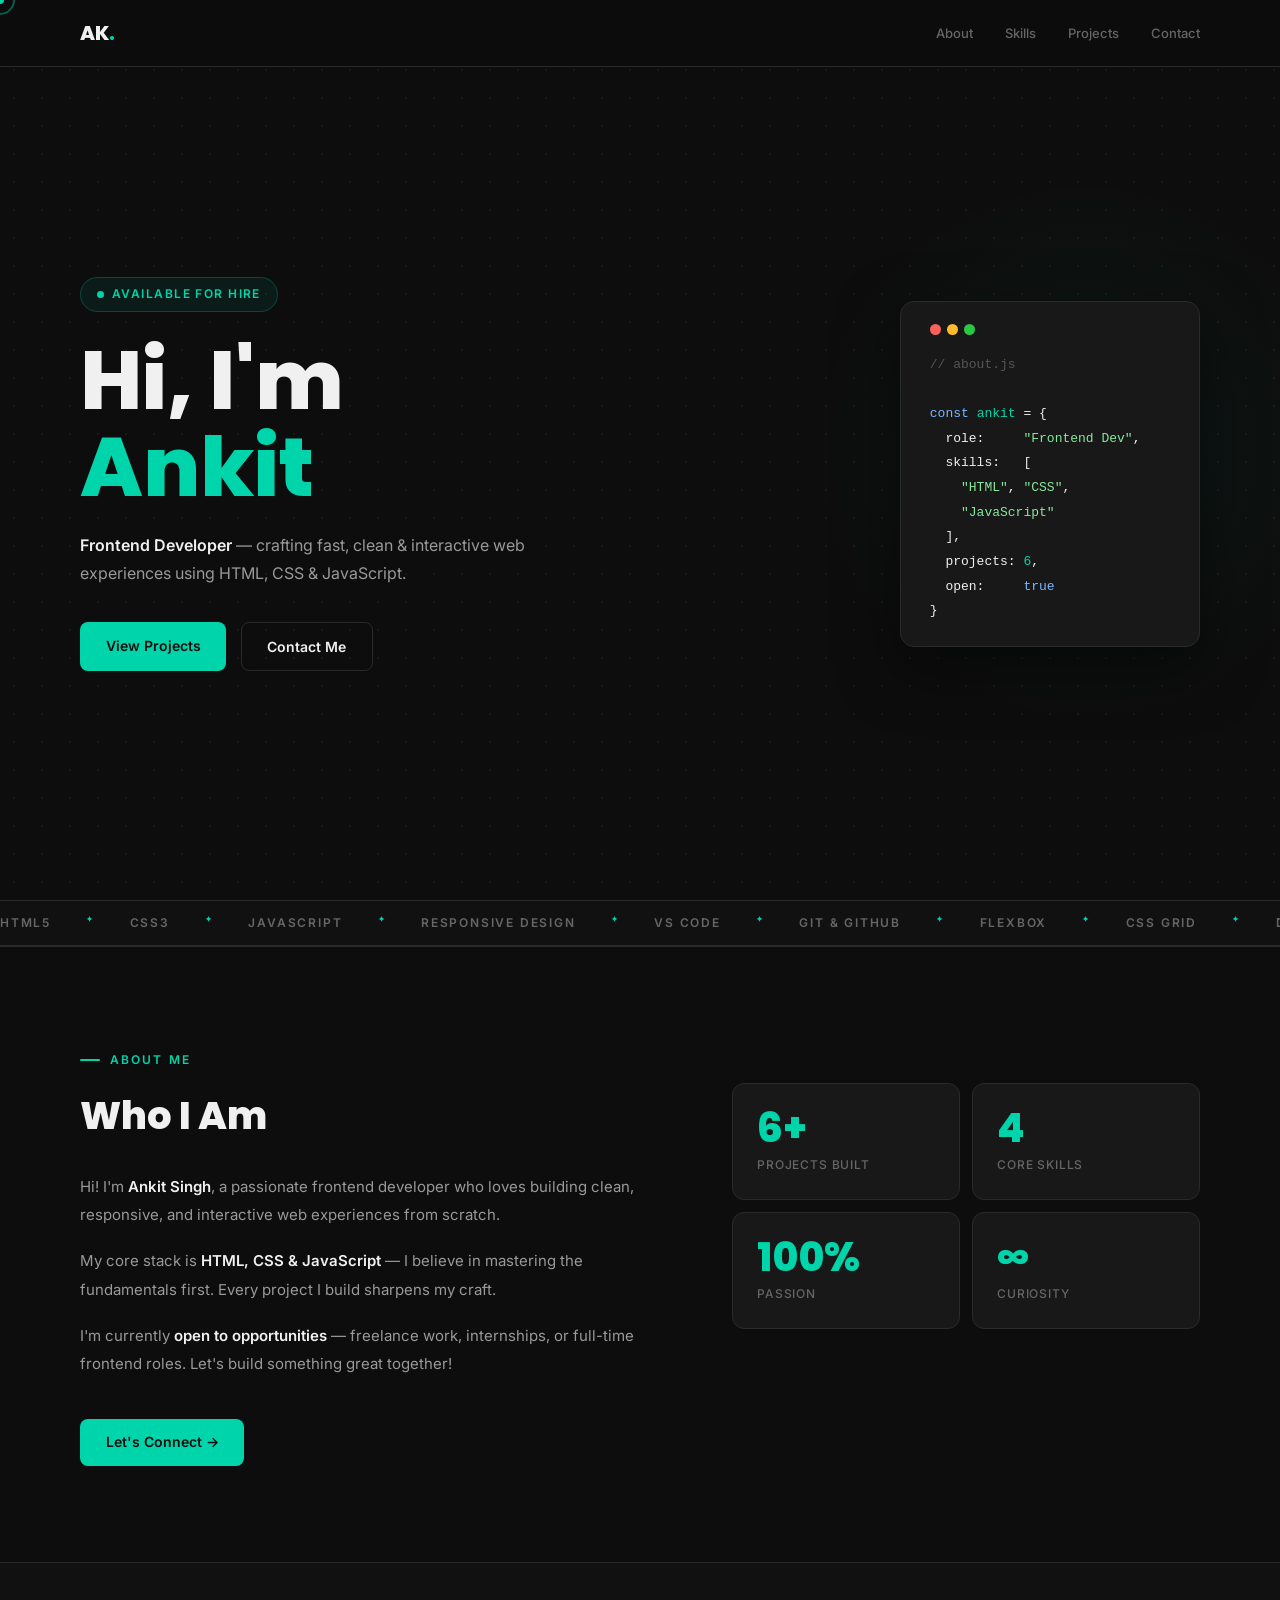
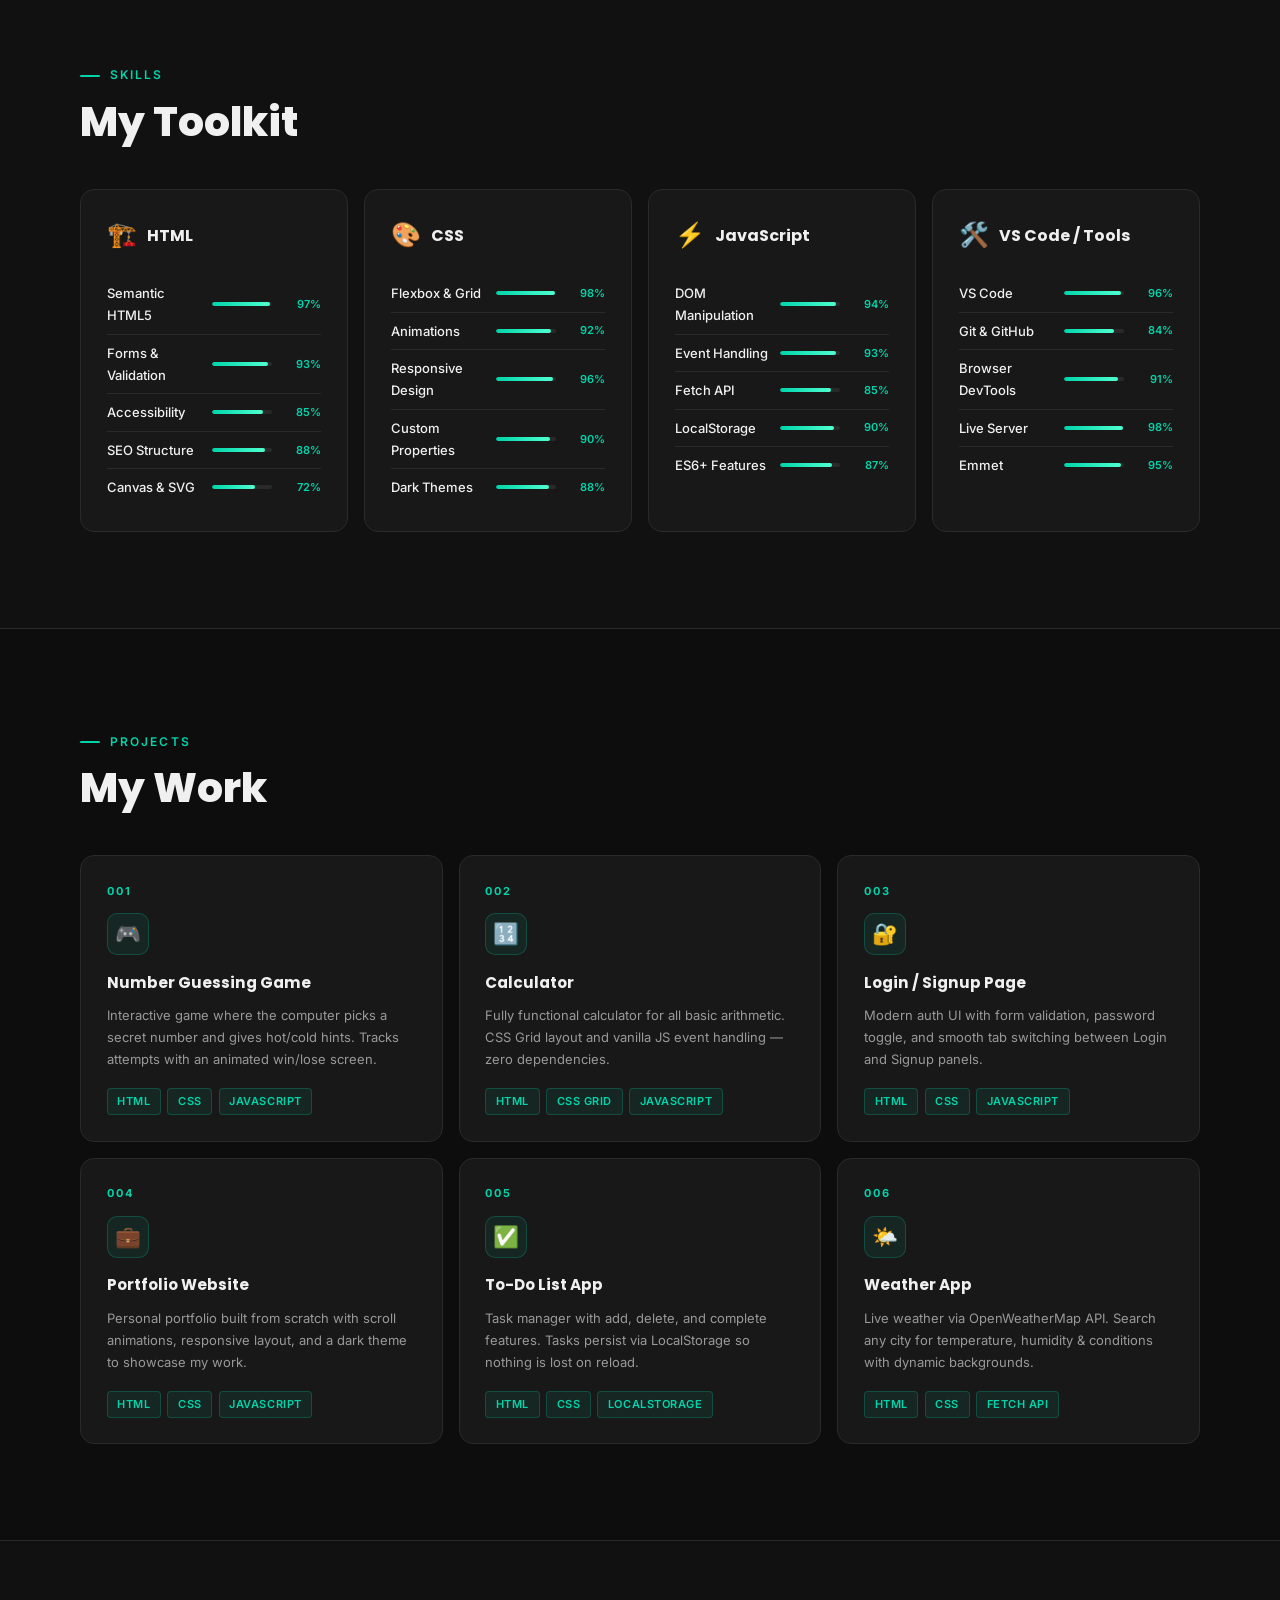
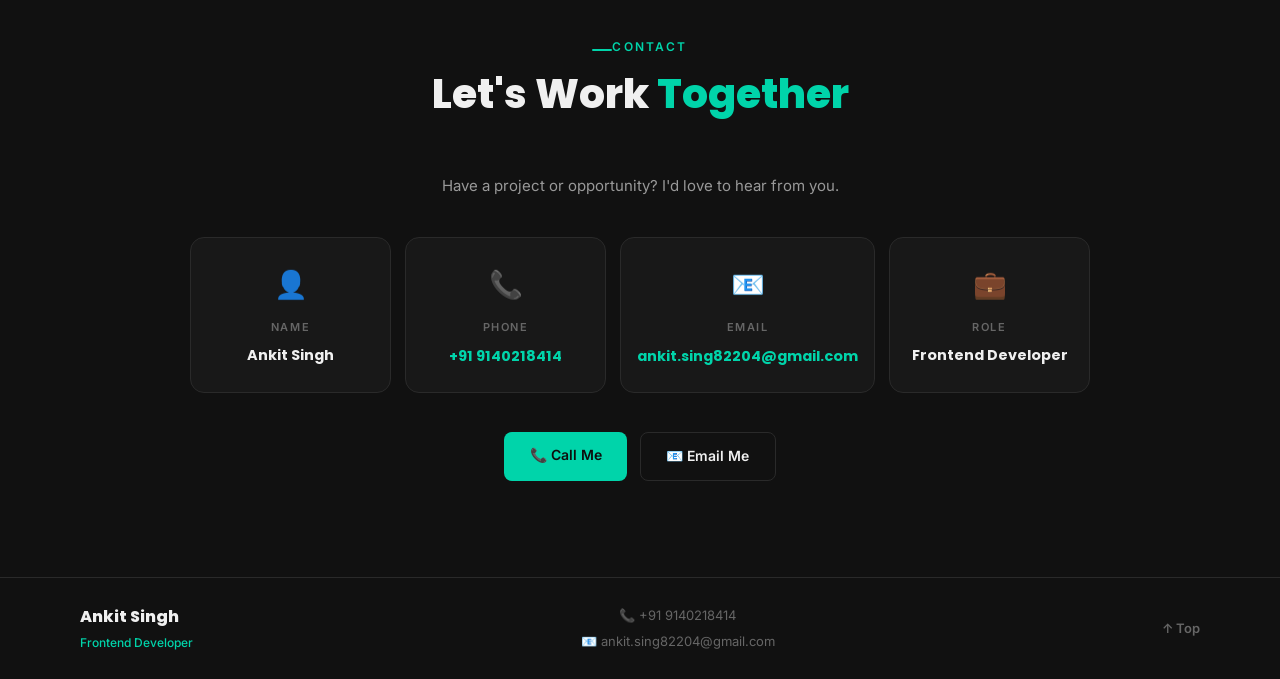
==== index (1).html @ 2d27c961 "Add files via upload" ====
<!DOCTYPE html>
<html lang="en">
<head>
  <meta charset="UTF-8" />
  <meta name="viewport" content="width=device-width, initial-scale=1.0" />
  <title>Ankit — Frontend Developer</title>
  <link href="https://fonts.googleapis.com/css2?family=Inter:wght@400;500;600;700&family=Poppins:wght@700;800&display=swap" rel="stylesheet" />
  <link rel="stylesheet" href="style.css" />
</head>
<body>

  <!-- Custom Cursor -->
  <div id="cursor-dot"></div>
  <div id="cursor-ring"></div>

  <!-- ===== NAVBAR ===== -->
  <nav id="navbar">
    <a class="logo" href="#">AK<span>.</span></a>
    <ul class="nav-links">
      <li><a href="#about">About</a></li>
      <li><a href="#skills">Skills</a></li>
      <li><a href="#projects">Projects</a></li>
      <li><a href="#contact">Contact</a></li>
    </ul>
  </nav>

  <!-- ===== HERO ===== -->
  <section id="hero">
    <div class="hero-bg"></div>
    <div class="hero-glow"></div>
    <div class="hero-content">
      <div class="hero-badge"><span class="blink-dot"></span> Available for hire</div>
      <h1>Hi, I'm<br><span class="accent">Ankit</span></h1>
      <p class="hero-sub"><strong>Frontend Developer</strong> — crafting fast, clean &amp; interactive web experiences using HTML, CSS &amp; JavaScript.</p>
      <div class="hero-btns">
        <a href="#projects" class="btn btn-primary">View Projects</a>
        <a href="#contact" class="btn btn-secondary">Contact Me</a>
      </div>
    </div>
    <div class="hero-code">
      <div class="code-card">
        <div class="mac-dots">
          <span class="mac-red"></span>
          <span class="mac-yellow"></span>
          <span class="mac-green"></span>
        </div>
        <pre class="code-body"><span class="c-gray">// about.js</span>

<span class="c-blue">const</span> <span class="c-green">ankit</span> = {
  role:     <span class="c-str">"Frontend Dev"</span>,
  skills:   [
    <span class="c-str">"HTML"</span>, <span class="c-str">"CSS"</span>,
    <span class="c-str">"JavaScript"</span>
  ],
  projects: <span class="c-green">6</span>,
  open:     <span class="c-blue">true</span>
}</pre>
      </div>
    </div>
  </section>

  <!-- ===== MARQUEE ===== -->
  <div class="marquee-bar">
    <div class="marquee-inner">
      <span>HTML5</span><span class="sep">✦</span>
      <span>CSS3</span><span class="sep">✦</span>
      <span>JavaScript</span><span class="sep">✦</span>
      <span>Responsive Design</span><span class="sep">✦</span>
      <span>VS Code</span><span class="sep">✦</span>
      <span>Git &amp; GitHub</span><span class="sep">✦</span>
      <span>Flexbox</span><span class="sep">✦</span>
      <span>CSS Grid</span><span class="sep">✦</span>
      <span>DOM API</span><span class="sep">✦</span>
      <span>LocalStorage</span><span class="sep">✦</span>
      <span>HTML5</span><span class="sep">✦</span>
      <span>CSS3</span><span class="sep">✦</span>
      <span>JavaScript</span><span class="sep">✦</span>
      <span>Responsive Design</span><span class="sep">✦</span>
      <span>VS Code</span><span class="sep">✦</span>
      <span>Git &amp; GitHub</span><span class="sep">✦</span>
      <span>Flexbox</span><span class="sep">✦</span>
      <span>CSS Grid</span><span class="sep">✦</span>
      <span>DOM API</span><span class="sep">✦</span>
      <span>LocalStorage</span><span class="sep">✦</span>
    </div>
  </div>

  <!-- ===== ABOUT ===== -->
  <section id="about">
    <div class="section-tag">About Me</div>
    <div class="about-grid">
      <div class="about-text">
        <h2>Who I Am</h2>
        <p>Hi! I'm <strong>Ankit Singh</strong>, a passionate frontend developer who loves building clean, responsive, and interactive web experiences from scratch.</p>
        <p>My core stack is <strong>HTML, CSS &amp; JavaScript</strong> — I believe in mastering the fundamentals first. Every project I build sharpens my craft.</p>
        <p>I'm currently <strong>open to opportunities</strong> — freelance work, internships, or full-time frontend roles. Let's build something great together!</p>
        <a href="#contact" class="btn btn-primary" style="margin-top:1.4rem; display:inline-block;">Let's Connect →</a>
      </div>
      <div class="stats-grid">
        <div class="stat-card"><div class="stat-num">6+</div><div class="stat-lbl">Projects Built</div></div>
        <div class="stat-card"><div class="stat-num">4</div><div class="stat-lbl">Core Skills</div></div>
        <div class="stat-card"><div class="stat-num">100%</div><div class="stat-lbl">Passion</div></div>
        <div class="stat-card"><div class="stat-num">∞</div><div class="stat-lbl">Curiosity</div></div>
      </div>
    </div>
  </section>

  <!-- ===== SKILLS ===== -->
  <section id="skills" class="bg-alt">
    <div class="section-tag">Skills</div>
    <h2>My Toolkit</h2>
    <div class="skills-grid">

      <div class="skill-card">
        <div class="skill-top">
          <span class="skill-emoji">🏗️</span>
          <span class="skill-title">HTML</span>
        </div>
        <ul class="skill-bars">
          <li><span>Semantic HTML5</span><div class="bar"><div class="bar-fill" data-w="97"></div></div><span class="pct">97%</span></li>
          <li><span>Forms &amp; Validation</span><div class="bar"><div class="bar-fill" data-w="93"></div></div><span class="pct">93%</span></li>
          <li><span>Accessibility</span><div class="bar"><div class="bar-fill" data-w="85"></div></div><span class="pct">85%</span></li>
          <li><span>SEO Structure</span><div class="bar"><div class="bar-fill" data-w="88"></div></div><span class="pct">88%</span></li>
          <li><span>Canvas &amp; SVG</span><div class="bar"><div class="bar-fill" data-w="72"></div></div><span class="pct">72%</span></li>
        </ul>
      </div>

      <div class="skill-card">
        <div class="skill-top">
          <span class="skill-emoji">🎨</span>
          <span class="skill-title">CSS</span>
        </div>
        <ul class="skill-bars">
          <li><span>Flexbox &amp; Grid</span><div class="bar"><div class="bar-fill" data-w="98"></div></div><span class="pct">98%</span></li>
          <li><span>Animations</span><div class="bar"><div class="bar-fill" data-w="92"></div></div><span class="pct">92%</span></li>
          <li><span>Responsive Design</span><div class="bar"><div class="bar-fill" data-w="96"></div></div><span class="pct">96%</span></li>
          <li><span>Custom Properties</span><div class="bar"><div class="bar-fill" data-w="90"></div></div><span class="pct">90%</span></li>
          <li><span>Dark Themes</span><div class="bar"><div class="bar-fill" data-w="88"></div></div><span class="pct">88%</span></li>
        </ul>
      </div>

      <div class="skill-card">
        <div class="skill-top">
          <span class="skill-emoji">⚡</span>
          <span class="skill-title">JavaScript</span>
        </div>
        <ul class="skill-bars">
          <li><span>DOM Manipulation</span><div class="bar"><div class="bar-fill" data-w="94"></div></div><span class="pct">94%</span></li>
          <li><span>Event Handling</span><div class="bar"><div class="bar-fill" data-w="93"></div></div><span class="pct">93%</span></li>
          <li><span>Fetch API</span><div class="bar"><div class="bar-fill" data-w="85"></div></div><span class="pct">85%</span></li>
          <li><span>LocalStorage</span><div class="bar"><div class="bar-fill" data-w="90"></div></div><span class="pct">90%</span></li>
          <li><span>ES6+ Features</span><div class="bar"><div class="bar-fill" data-w="87"></div></div><span class="pct">87%</span></li>
        </ul>
      </div>

      <div class="skill-card">
        <div class="skill-top">
          <span class="skill-emoji">🛠️</span>
          <span class="skill-title">VS Code / Tools</span>
        </div>
        <ul class="skill-bars">
          <li><span>VS Code</span><div class="bar"><div class="bar-fill" data-w="96"></div></div><span class="pct">96%</span></li>
          <li><span>Git &amp; GitHub</span><div class="bar"><div class="bar-fill" data-w="84"></div></div><span class="pct">84%</span></li>
          <li><span>Browser DevTools</span><div class="bar"><div class="bar-fill" data-w="91"></div></div><span class="pct">91%</span></li>
          <li><span>Live Server</span><div class="bar"><div class="bar-fill" data-w="98"></div></div><span class="pct">98%</span></li>
          <li><span>Emmet</span><div class="bar"><div class="bar-fill" data-w="95"></div></div><span class="pct">95%</span></li>
        </ul>
      </div>

    </div>
  </section>

  <!-- ===== PROJECTS ===== -->
  <section id="projects">
    <div class="section-tag">Projects</div>
    <h2>My Work</h2>
    <div class="projects-grid">

      <div class="proj-card">
        <div class="proj-num">001</div>
        <div class="proj-icon">🎮</div>
        <h3 class="proj-name">Number Guessing Game</h3>
        <p class="proj-desc">Interactive game where the computer picks a secret number and gives hot/cold hints. Tracks attempts with an animated win/lose screen.</p>
        <div class="proj-tags">
          <span>HTML</span><span>CSS</span><span>JavaScript</span>
        </div>
      </div>

      <div class="proj-card">
        <div class="proj-num">002</div>
        <div class="proj-icon">🔢</div>
        <h3 class="proj-name">Calculator</h3>
        <p class="proj-desc">Fully functional calculator for all basic arithmetic. CSS Grid layout and vanilla JS event handling — zero dependencies.</p>
        <div class="proj-tags">
          <span>HTML</span><span>CSS Grid</span><span>JavaScript</span>
        </div>
      </div>

      <div class="proj-card">
        <div class="proj-num">003</div>
        <div class="proj-icon">🔐</div>
        <h3 class="proj-name">Login / Signup Page</h3>
        <p class="proj-desc">Modern auth UI with form validation, password toggle, and smooth tab switching between Login and Signup panels.</p>
        <div class="proj-tags">
          <span>HTML</span><span>CSS</span><span>JavaScript</span>
        </div>
      </div>

      <div class="proj-card">
        <div class="proj-num">004</div>
        <div class="proj-icon">💼</div>
        <h3 class="proj-name">Portfolio Website</h3>
        <p class="proj-desc">Personal portfolio built from scratch with scroll animations, responsive layout, and a dark theme to showcase my work.</p>
        <div class="proj-tags">
          <span>HTML</span><span>CSS</span><span>JavaScript</span>
        </div>
      </div>

      <div class="proj-card">
        <div class="proj-num">005</div>
        <div class="proj-icon">✅</div>
        <h3 class="proj-name">To-Do List App</h3>
        <p class="proj-desc">Task manager with add, delete, and complete features. Tasks persist via LocalStorage so nothing is lost on reload.</p>
        <div class="proj-tags">
          <span>HTML</span><span>CSS</span><span>LocalStorage</span>
        </div>
      </div>

      <div class="proj-card">
        <div class="proj-num">006</div>
        <div class="proj-icon">🌤️</div>
        <h3 class="proj-name">Weather App</h3>
        <p class="proj-desc">Live weather via OpenWeatherMap API. Search any city for temperature, humidity &amp; conditions with dynamic backgrounds.</p>
        <div class="proj-tags">
          <span>HTML</span><span>CSS</span><span>Fetch API</span>
        </div>
      </div>

    </div>
  </section>

  <!-- ===== CONTACT ===== -->
  <section id="contact" class="bg-alt">
    <div class="section-tag" style="text-align:center; display:block;">Contact</div>
    <h2 style="text-align:center;">Let's Work <span class="accent">Together</span></h2>
    <p class="contact-sub">Have a project or opportunity? I'd love to hear from you.</p>

    <div class="contact-cards">
      <div class="contact-card">
        <div class="cc-icon">👤</div>
        <div class="cc-label">Name</div>
        <div class="cc-value">Ankit Singh</div>
      </div>
      <div class="contact-card">
        <div class="cc-icon">📞</div>
        <div class="cc-label">Phone</div>
        <a class="cc-value cc-link" href="tel:+919140218414">+91 9140218414</a>
      </div>
      <div class="contact-card">
        <div class="cc-icon">📧</div>
        <div class="cc-label">Email</div>
        <a class="cc-value cc-link" href="mailto:ankit.sing82204@gmail.com"> ankit.sing82204@gmail.com</a>
      </div>
      <div class="contact-card">
        <div class="cc-icon">💼</div>
        <div class="cc-label">Role</div>
        <div class="cc-value">Frontend Developer</div>
      </div>
    </div>

    <div class="contact-actions">
      <a class="btn btn-primary" href="tel:+919140218414">📞 Call Me</a>
      <a class="btn btn-secondary" href="mailto:ankit.sing82204@gmail.com">📧 Email Me</a>
     
    </div>
  </section>

  <!-- ===== FOOTER ===== -->
  <footer>
    <div class="footer-left">
      <strong>Ankit Singh</strong>
      <span>Frontend Developer</span>
    </div>
    <div class="footer-mid">
      <span>📞 +91 9140218414</span>
      <span>📧 ankit.sing82204@gmail.com</span>
    </div>
    <a href="#hero" class="footer-top">↑ Top</a>
  </footer>

  <script src="main.js"></script>
</body>
</html>
---- style.css ----
/* ============================================================
   style.css — Ankit Portfolio
   ============================================================ */

/* ── Variables ── */
:root {
  --bg:       #0d0d0d;
  --bg-alt:   #111111;
  --card:     #181818;
  --border:   #2a2a2a;
  --text:     #f0f0f0;
  --muted:    #666666;
  --soft:     #999999;
  --accent:   #00d4aa;
  --accent-bg: rgba(0,212,170,0.08);
  --accent-bd: rgba(0,212,170,0.22);
}

/* ── Reset ── */
*, *::before, *::after { box-sizing: border-box; margin: 0; padding: 0; }
html { scroll-behavior: smooth; }
body {
  background: var(--bg);
  color: var(--text);
  font-family: 'Inter', sans-serif;
  font-size: 15px;
  line-height: 1.7;
  overflow-x: hidden;
  cursor: none;
}
a { text-decoration: none; }
ul { list-style: none; }
strong { font-weight: 600; color: var(--text); }

/* ============================================================
   CURSOR
   ============================================================ */
#cursor-dot {
  width: 8px;
  height: 8px;
  background: var(--accent);
  border-radius: 50%;
  position: fixed;
  top: 0; left: 0;
  pointer-events: none;
  z-index: 9999;
  transform: translate(-50%, -50%);
  transition: transform 0.08s ease;
}
#cursor-ring {
  width: 30px;
  height: 30px;
  border: 2px solid rgba(0,212,170,0.4);
  border-radius: 50%;
  position: fixed;
  top: 0; left: 0;
  pointer-events: none;
  z-index: 9998;
  transform: translate(-50%, -50%);
  transition: width 0.2s, height 0.2s, border-color 0.2s;
}

/* ============================================================
   NAVBAR
   ============================================================ */
#navbar {
  position: fixed;
  top: 0; left: 0; right: 0;
  display: flex;
  align-items: center;
  justify-content: space-between;
  padding: 1rem 5rem;
  background: rgba(13,13,13,0.95);
  backdrop-filter: blur(12px);
  -webkit-backdrop-filter: blur(12px);
  border-bottom: 1px solid var(--border);
  z-index: 500;
}
.logo {
  font-family: 'Poppins', sans-serif;
  font-size: 1.25rem;
  font-weight: 800;
  color: var(--text);
}
.logo span { color: var(--accent); }
.nav-links {
  display: flex;
  gap: 2rem;
}
.nav-links a {
  font-size: 13px;
  font-weight: 500;
  color: var(--muted);
  transition: color 0.2s;
}
.nav-links a:hover,
.nav-links a.active { color: var(--accent); }

/* ============================================================
   BUTTONS
   ============================================================ */
.btn {
  display: inline-block;
  font-size: 14px;
  font-weight: 600;
  padding: 0.72rem 1.6rem;
  border-radius: 8px;
  transition: all 0.2s ease;
  cursor: pointer;
  border: none;
}
.btn-primary {
  background: var(--accent);
  color: #0d0d0d;
}
.btn-primary:hover {
  filter: brightness(1.1);
  transform: translateY(-2px);
  box-shadow: 0 6px 20px rgba(0,212,170,0.3);
}
.btn-secondary {
  background: transparent;
  color: var(--text);
  border: 1px solid var(--border);
}
.btn-secondary:hover {
  border-color: var(--accent);
  color: var(--accent);
}

/* ============================================================
   SECTION SHARED
   ============================================================ */
section { padding: 6rem 5rem; }
.bg-alt  { background: var(--bg-alt); }
.section-tag {
  display: inline-flex;
  align-items: center;
  gap: 0.6rem;
  font-size: 12px;
  font-weight: 600;
  letter-spacing: 0.18em;
  text-transform: uppercase;
  color: var(--accent);
  margin-bottom: 0.8rem;
}
.section-tag::before {
  content: '';
  display: inline-block;
  width: 20px;
  height: 2px;
  background: var(--accent);
  border-radius: 2px;
}
section > h2 {
  font-family: 'Poppins', sans-serif;
  font-size: clamp(2rem, 3.2vw, 3rem);
  font-weight: 800;
  color: var(--text);
  line-height: 1.1;
  margin-bottom: 2.8rem;
}
.accent { color: var(--accent); }

/* ============================================================
   HERO
   ============================================================ */
#hero {
  min-height: 100vh;
  display: grid;
  grid-template-columns: 1fr 1fr;
  align-items: center;
  padding: 6rem 5rem 3rem;
  position: relative;
  overflow: hidden;
  gap: 2rem;
}
.hero-bg {
  position: absolute; inset: 0;
  background-image: radial-gradient(circle, #252525 1px, transparent 1px);
  background-size: 28px 28px;
  opacity: 0.5;
  pointer-events: none;
}
.hero-glow {
  position: absolute;
  width: 550px; height: 550px;
  background: radial-gradient(circle, rgba(0,212,170,0.07) 0%, transparent 70%);
  right: -80px; top: 50%;
  transform: translateY(-50%);
  pointer-events: none;
}
.hero-content { position: relative; z-index: 2; }
.hero-badge {
  display: inline-flex;
  align-items: center;
  gap: 0.5rem;
  background: var(--accent-bg);
  border: 1px solid var(--accent-bd);
  color: var(--accent);
  font-size: 12px;
  font-weight: 600;
  letter-spacing: 0.12em;
  text-transform: uppercase;
  padding: 0.38rem 1rem;
  border-radius: 50px;
  margin-bottom: 1.6rem;
}
.blink-dot {
  width: 7px; height: 7px;
  background: var(--accent);
  border-radius: 50%;
  animation: blink 1.5s ease-in-out infinite;
}
@keyframes blink { 0%,100%{opacity:1} 50%{opacity:0.15} }

#hero h1 {
  font-family: 'Poppins', sans-serif;
  font-size: clamp(3rem, 6.5vw, 6rem);
  font-weight: 800;
  line-height: 1.05;
  color: var(--text);
  margin-bottom: 1.2rem;
}
.hero-sub {
  font-size: 16px;
  color: var(--soft);
  line-height: 1.75;
  margin-bottom: 2.2rem;
  max-width: 480px;
}
.hero-btns { display: flex; gap: 0.9rem; flex-wrap: wrap; }

/* Code card */
.hero-code {
  position: relative; z-index: 2;
  display: flex;
  justify-content: flex-end;
  align-items: center;
}
.code-card {
  background: var(--card);
  border: 1px solid var(--border);
  border-radius: 14px;
  padding: 1.4rem 1.8rem;
  width: 300px;
  box-shadow: 0 20px 60px rgba(0,0,0,0.5);
  position: relative;
  overflow: hidden;
}
.code-card::before {
  content: '';
  position: absolute; inset: -1px;
  border-radius: 14px;
  background: linear-gradient(135deg, rgba(0,212,170,0.15), transparent 60%);
  z-index: -1;
}
.mac-dots { display: flex; gap: 6px; margin-bottom: 1.1rem; }
.mac-dots span { width: 11px; height: 11px; border-radius: 50%; }
.mac-red    { background: #ff5f57; }
.mac-yellow { background: #febc2e; }
.mac-green  { background: #28c840; }
.code-body {
  font-family: 'Courier New', Courier, monospace;
  font-size: 13px;
  line-height: 1.9;
  white-space: pre;
  color: var(--text);
}
.c-blue  { color: #79b8ff; }
.c-green { color: var(--accent); }
.c-str   { color: #85e89d; }
.c-gray  { color: #555; }

/* ============================================================
   MARQUEE
   ============================================================ */
.marquee-bar {
  overflow: hidden;
  padding: 0.75rem 0;
  background: var(--bg-alt);
  border-top: 1px solid var(--border);
  border-bottom: 1px solid var(--border);
}
.marquee-inner {
  display: flex;
  gap: 2.2rem;
  white-space: nowrap;
  animation: marquee 25s linear infinite;
}
.marquee-inner span {
  font-size: 12px;
  font-weight: 600;
  letter-spacing: 0.15em;
  text-transform: uppercase;
  color: var(--muted);
}
.marquee-inner .sep { color: var(--accent); font-size: 8px; }
@keyframes marquee { from { transform: translateX(0); } to { transform: translateX(-50%); } }

/* ============================================================
   ABOUT
   ============================================================ */
#about { border-top: 1px solid var(--border); }
.about-grid {
  display: grid;
  grid-template-columns: 1.1fr 0.9fr;
  gap: 5rem;
  align-items: start;
}
.about-text h2 {
  font-family: 'Poppins', sans-serif;
  font-size: clamp(2rem, 3vw, 2.8rem);
  font-weight: 800;
  margin-bottom: 1.5rem;
}
.about-text p {
  font-size: 15px;
  color: var(--soft);
  line-height: 1.9;
  margin-bottom: 1.1rem;
}
.stats-grid {
  display: grid;
  grid-template-columns: 1fr 1fr;
  gap: 12px;
}
.stat-card {
  background: var(--card);
  border: 1px solid var(--border);
  border-radius: 12px;
  padding: 1.5rem;
  transition: border-color 0.22s, transform 0.22s;
}
.stat-card:hover { border-color: var(--accent); transform: translateY(-3px); }
.stat-num {
  font-family: 'Poppins', sans-serif;
  font-size: 2.5rem;
  font-weight: 800;
  color: var(--accent);
  line-height: 1;
}
.stat-lbl {
  font-size: 12px;
  font-weight: 500;
  color: var(--muted);
  text-transform: uppercase;
  letter-spacing: 0.07em;
  margin-top: 0.4rem;
}

/* ============================================================
   SKILLS  — always visible, no hidden state
   ============================================================ */
#skills { border-top: 1px solid var(--border); }
.skills-grid {
  display: grid;
  grid-template-columns: repeat(4, 1fr);
  gap: 16px;
}
.skill-card {
  background: var(--card);
  border: 1px solid var(--border);
  border-radius: 14px;
  padding: 1.6rem;
  transition: border-color 0.22s, transform 0.22s;
  /* IMPORTANT: always visible — no opacity:0 */
}
.skill-card:hover { border-color: var(--accent); transform: translateY(-5px); }
.skill-top {
  display: flex;
  align-items: center;
  gap: 0.65rem;
  margin-bottom: 1.2rem;
}
.skill-emoji { font-size: 1.5rem; }
.skill-title {
  font-family: 'Poppins', sans-serif;
  font-size: 1rem;
  font-weight: 700;
  color: var(--text);
}
.skill-bars { list-style: none; }
.skill-bars li {
  display: flex;
  align-items: center;
  gap: 0.5rem;
  padding: 0.45rem 0;
  border-bottom: 1px solid var(--border);
  font-size: 13px;
  color: var(--soft);
}
.skill-bars li:last-child { border-bottom: none; }
.skill-bars li > span:first-child { flex: 1; color: var(--text); font-size: 13px; font-weight: 500; }
.bar {
  width: 60px;
  height: 4px;
  background: var(--border);
  border-radius: 4px;
  overflow: hidden;
  flex-shrink: 0;
}
.bar-fill {
  height: 100%;
  width: 0;                   /* starts at 0, JS animates to data-w% */
  background: linear-gradient(90deg, var(--accent), #4fffd0);
  border-radius: 4px;
  transition: width 1.1s cubic-bezier(0.25, 1, 0.3, 1);
}
.pct { font-size: 11px; color: var(--accent); font-weight: 600; min-width: 2.6rem; text-align: right; }

/* ============================================================
   PROJECTS  — always visible, no hidden state
   ============================================================ */
#projects { border-top: 1px solid var(--border); }
.projects-grid {
  display: grid;
  grid-template-columns: repeat(3, 1fr);
  gap: 16px;
}
.proj-card {
  background: var(--card);
  border: 1px solid var(--border);
  border-radius: 14px;
  padding: 1.6rem;
  display: flex;
  flex-direction: column;
  position: relative;
  overflow: hidden;
  transition: border-color 0.22s, transform 0.22s, box-shadow 0.22s;
  /* IMPORTANT: always visible — no opacity:0 */
}
.proj-card::after {
  content: '';
  position: absolute; top: 0; left: 0; right: 0;
  height: 2px;
  background: linear-gradient(90deg, var(--accent), transparent);
  opacity: 0;
  transition: opacity 0.3s;
}
.proj-card:hover { border-color: var(--accent); transform: translateY(-5px); box-shadow: 0 10px 30px rgba(0,212,170,0.1); }
.proj-card:hover::after { opacity: 1; }
.proj-num {
  font-size: 11px;
  font-weight: 700;
  letter-spacing: 0.18em;
  color: var(--accent);
  text-transform: uppercase;
  margin-bottom: 0.8rem;
}
.proj-icon {
  width: 42px; height: 42px;
  border-radius: 10px;
  font-size: 1.3rem;
  display: flex;
  align-items: center;
  justify-content: center;
  background: var(--accent-bg);
  border: 1px solid var(--accent-bd);
  margin-bottom: 0.9rem;
}
.proj-name {
  font-family: 'Poppins', sans-serif;
  font-size: 0.95rem;
  font-weight: 700;
  color: var(--text);
  margin-bottom: 0.55rem;
}
.proj-desc {
  font-size: 13px;
  color: var(--soft);
  line-height: 1.7;
  flex: 1;
  margin-bottom: 1.1rem;
}
.proj-tags { display: flex; flex-wrap: wrap; gap: 0.4rem; }
.proj-tags span {
  font-size: 11px;
  font-weight: 600;
  text-transform: uppercase;
  letter-spacing: 0.05em;
  color: var(--accent);
  background: var(--accent-bg);
  border: 1px solid var(--accent-bd);
  padding: 0.2rem 0.6rem;
  border-radius: 4px;
}

/* ============================================================
   CONTACT
   ============================================================ */
#contact { border-top: 1px solid var(--border); text-align: center; }
#contact > h2 { display: inline-block; }
.contact-sub {
  font-size: 15px;
  color: var(--soft);
  max-width: 400px;
  margin: 0.8rem auto 2.4rem;
}
.contact-cards {
  display: grid;
  grid-template-columns: repeat(4, 1fr);
  gap: 14px;
  max-width: 900px;
  margin: 0 auto 2.4rem;
}
.contact-card {
  background: var(--card);
  border: 1px solid var(--border);
  border-radius: 14px;
  padding: 1.5rem 1rem;
  transition: border-color 0.22s, transform 0.22s;
}
.contact-card:hover { border-color: var(--accent); transform: translateY(-4px); }
.cc-icon { font-size: 1.7rem; margin-bottom: 0.6rem; }
.cc-label {
  font-size: 11px;
  font-weight: 600;
  letter-spacing: 0.14em;
  text-transform: uppercase;
  color: var(--muted);
  margin-bottom: 0.4rem;
}
.cc-value {
  font-family: 'Poppins', sans-serif;
  font-size: 0.9rem;
  font-weight: 700;
  color: var(--text);
}
.cc-link { color: var(--accent); }
.cc-link:hover { opacity: 0.8; }
.contact-actions { display: flex; justify-content: center; gap: 0.8rem; flex-wrap: wrap; }

/* ============================================================
   FOOTER
   ============================================================ */
footer {
  display: flex;
  align-items: center;
  justify-content: space-between;
  flex-wrap: wrap;
  gap: 1rem;
  padding: 1.6rem 5rem;
  border-top: 1px solid var(--border);
  background: var(--bg-alt);
}
.footer-left {
  display: flex;
  flex-direction: column;
  gap: 0.15rem;
}
.footer-left strong {
  font-family: 'Poppins', sans-serif;
  font-size: 1rem;
  font-weight: 800;
  color: var(--text);
}
.footer-left span { font-size: 12px; color: var(--accent); font-weight: 500; }
.footer-mid {
  display: flex;
  flex-direction: column;
  align-items: center;
  gap: 0.25rem;
  font-size: 13px;
  color: var(--muted);
}
.footer-top {
  font-size: 13px;
  font-weight: 600;
  color: var(--muted);
  transition: color 0.2s;
}
.footer-top:hover { color: var(--accent); }

/* ============================================================
   RESPONSIVE
   ============================================================ */
@media (max-width: 1100px) {
  .skills-grid   { grid-template-columns: repeat(2, 1fr); }
  .projects-grid { grid-template-columns: repeat(2, 1fr); }
  .contact-cards { grid-template-columns: repeat(2, 1fr); }
}

@media (max-width: 820px) {
  #navbar { padding: 1rem 2rem; }
  .nav-links { display: none; }
  #hero { grid-template-columns: 1fr; padding: 5.5rem 2rem 3rem; }
  .hero-code { display: none; }
  .hero-btns { justify-content: flex-start; }
  section { padding: 4rem 2rem; }
  .about-grid { grid-template-columns: 1fr; gap: 2.5rem; }
  .skills-grid { grid-template-columns: repeat(2, 1fr); }
  .projects-grid { grid-template-columns: 1fr; }
  .contact-cards { grid-template-columns: repeat(2, 1fr); }
  footer { padding: 1.4rem 2rem; justify-content: center; text-align: center; }
  .footer-left { align-items: center; }
  .footer-mid { flex-direction: row; gap: 1rem; }
}

@media (max-width: 500px) {
  .skills-grid { grid-template-columns: 1fr; }
  .contact-cards { grid-template-columns: 1fr 1fr; }
}
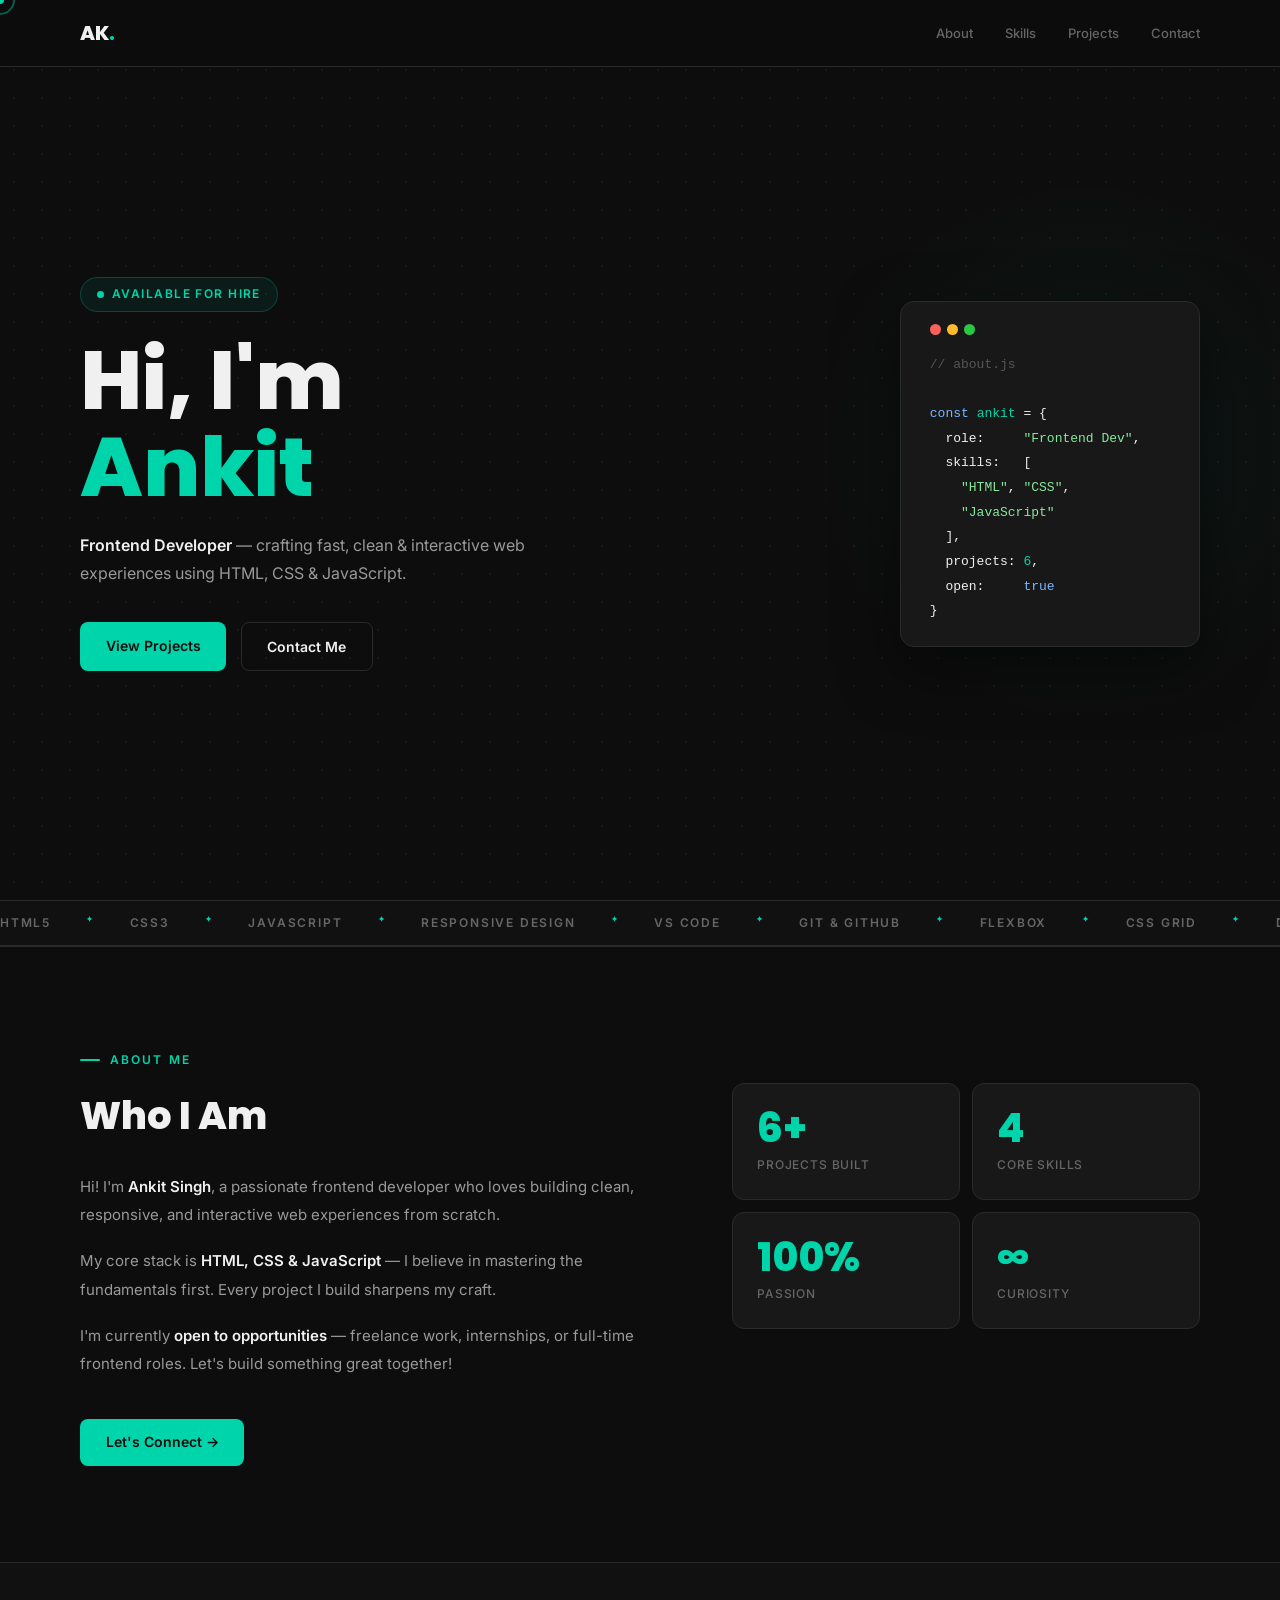
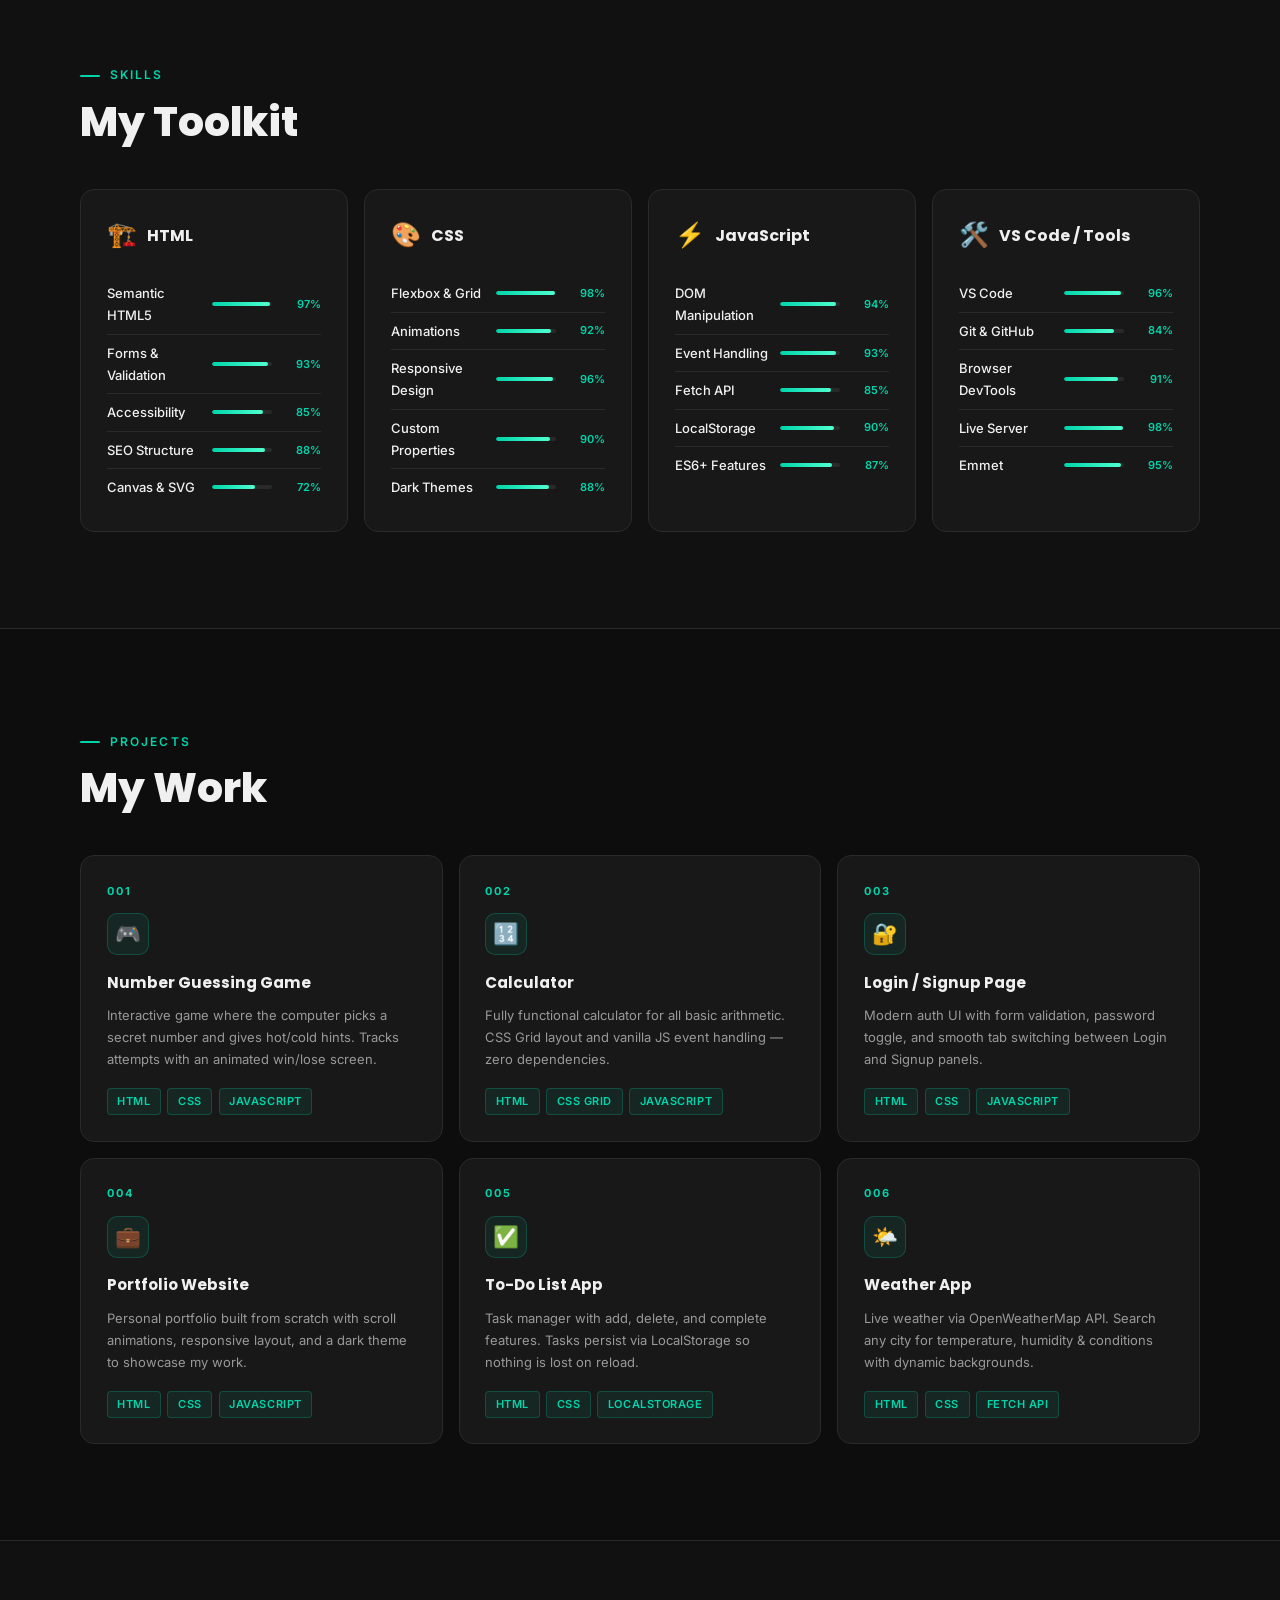
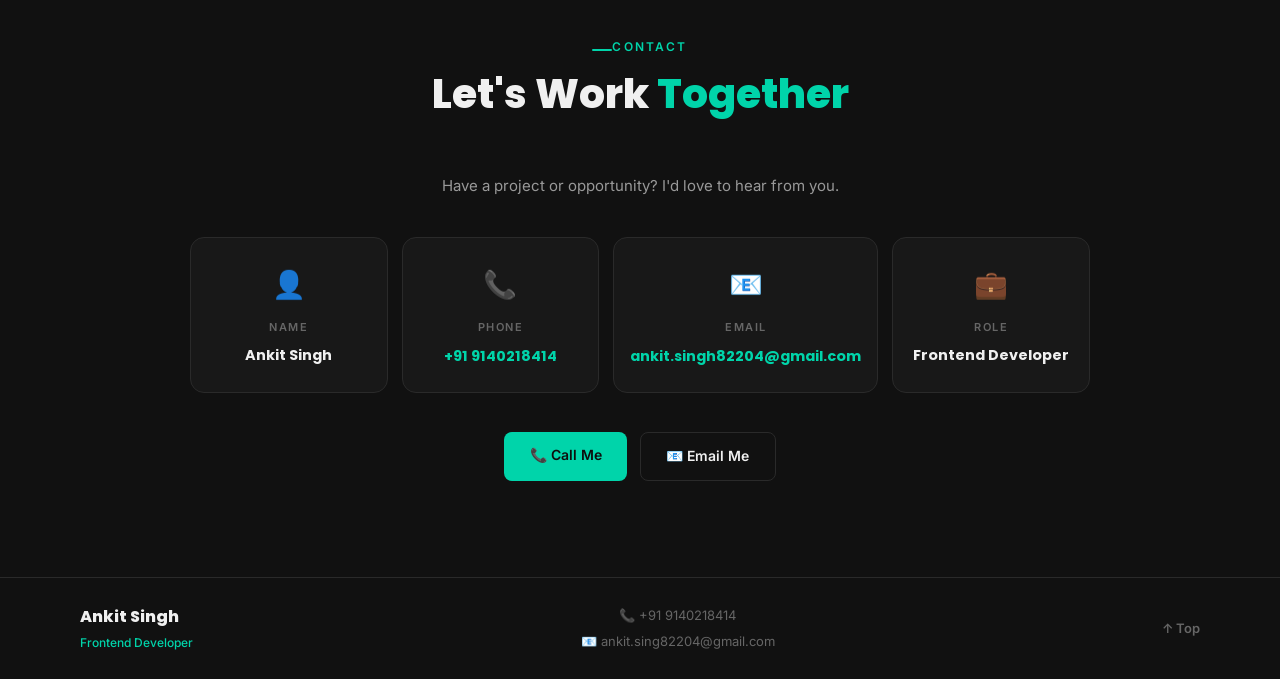
==== commit eacf28c9: "Update index (1).html" ====
--- a/index (1).html
+++ b/index (1).html
@@ -259,7 +259,7 @@
       <div class="contact-card">
         <div class="cc-icon">📧</div>
         <div class="cc-label">Email</div>
-        <a class="cc-value cc-link" href="mailto:ankit.sing82204@gmail.com"> ankit.sing82204@gmail.com</a>
+        <a class="cc-value cc-link" href="mailto:ankit.singh82204@gmail.com"> ankit.singh82204@gmail.com</a>
       </div>
       <div class="contact-card">
         <div class="cc-icon">💼</div>
@@ -270,7 +270,7 @@
 
     <div class="contact-actions">
       <a class="btn btn-primary" href="tel:+919140218414">📞 Call Me</a>
-      <a class="btn btn-secondary" href="mailto:ankit.sing82204@gmail.com">📧 Email Me</a>
+      <a class="btn btn-secondary" href="mailto:ankit.singh82204@gmail.com">📧 Email Me</a>
      
     </div>
   </section>
